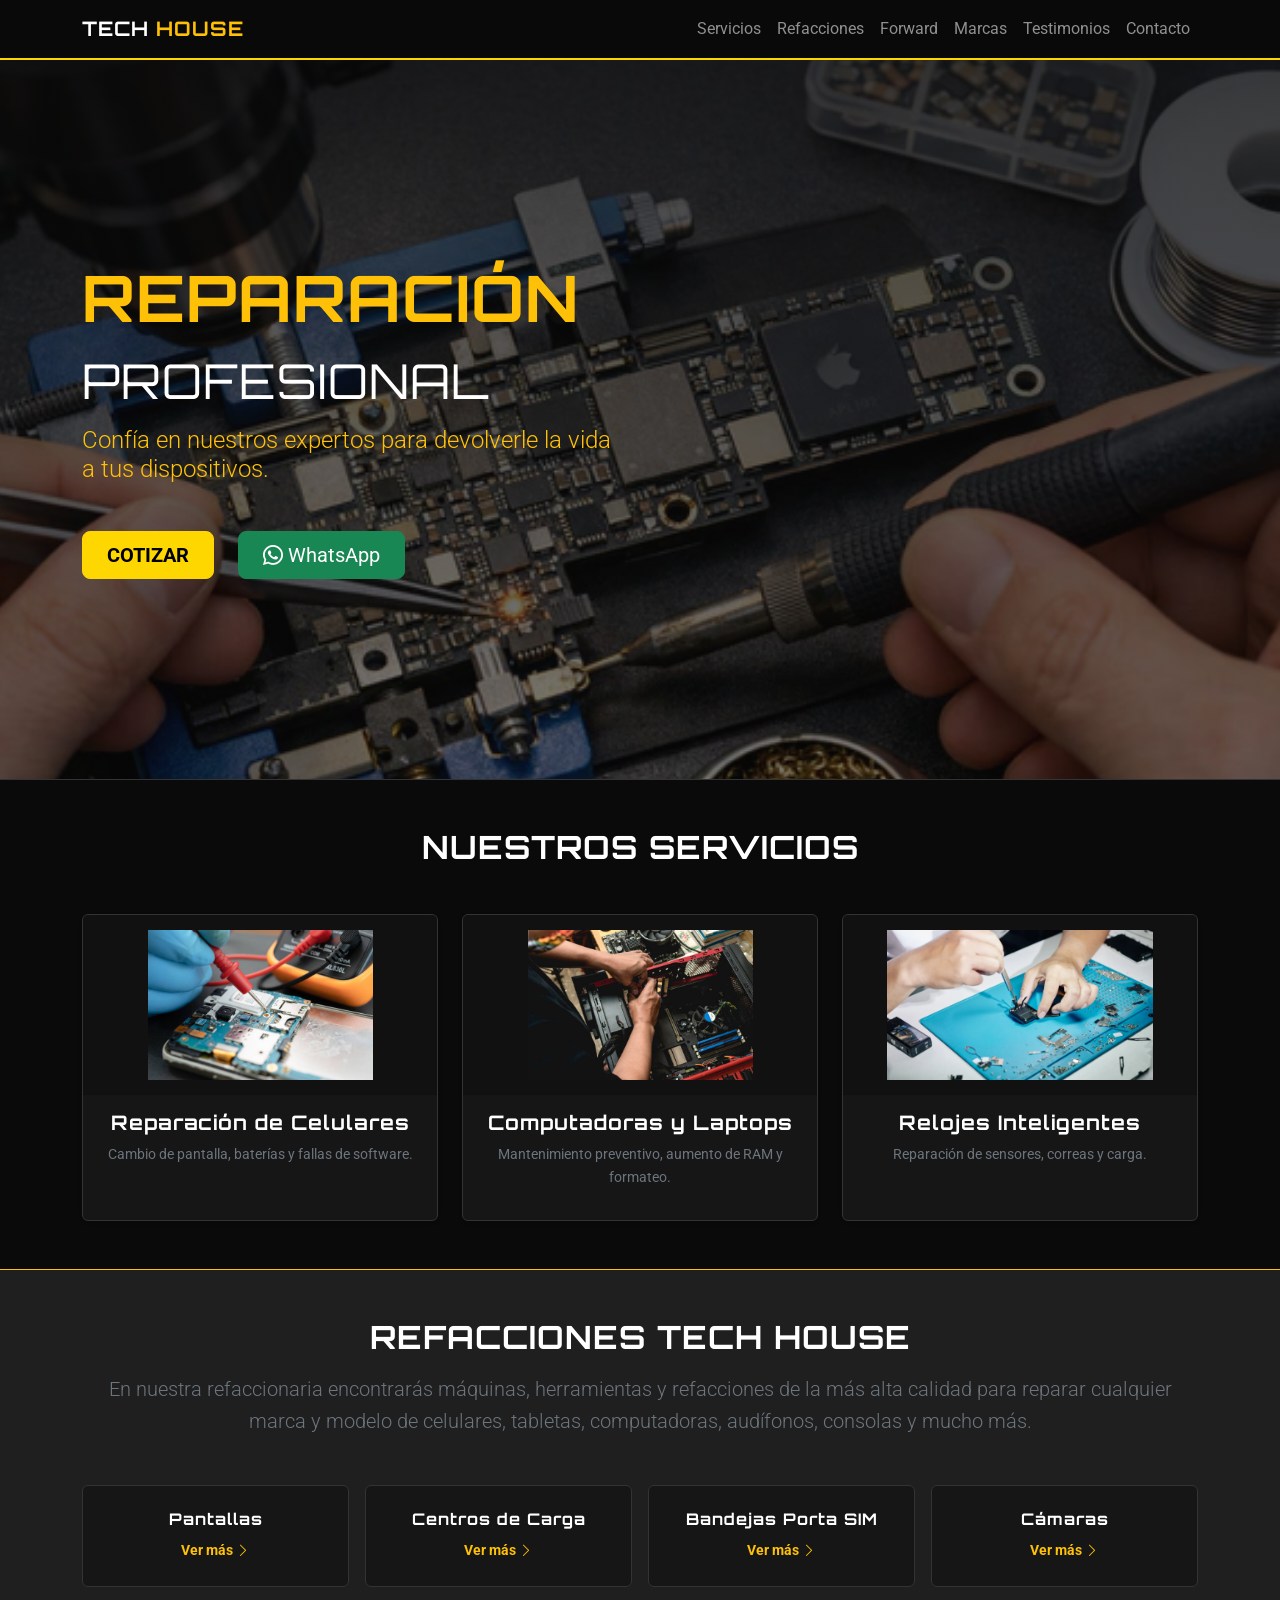
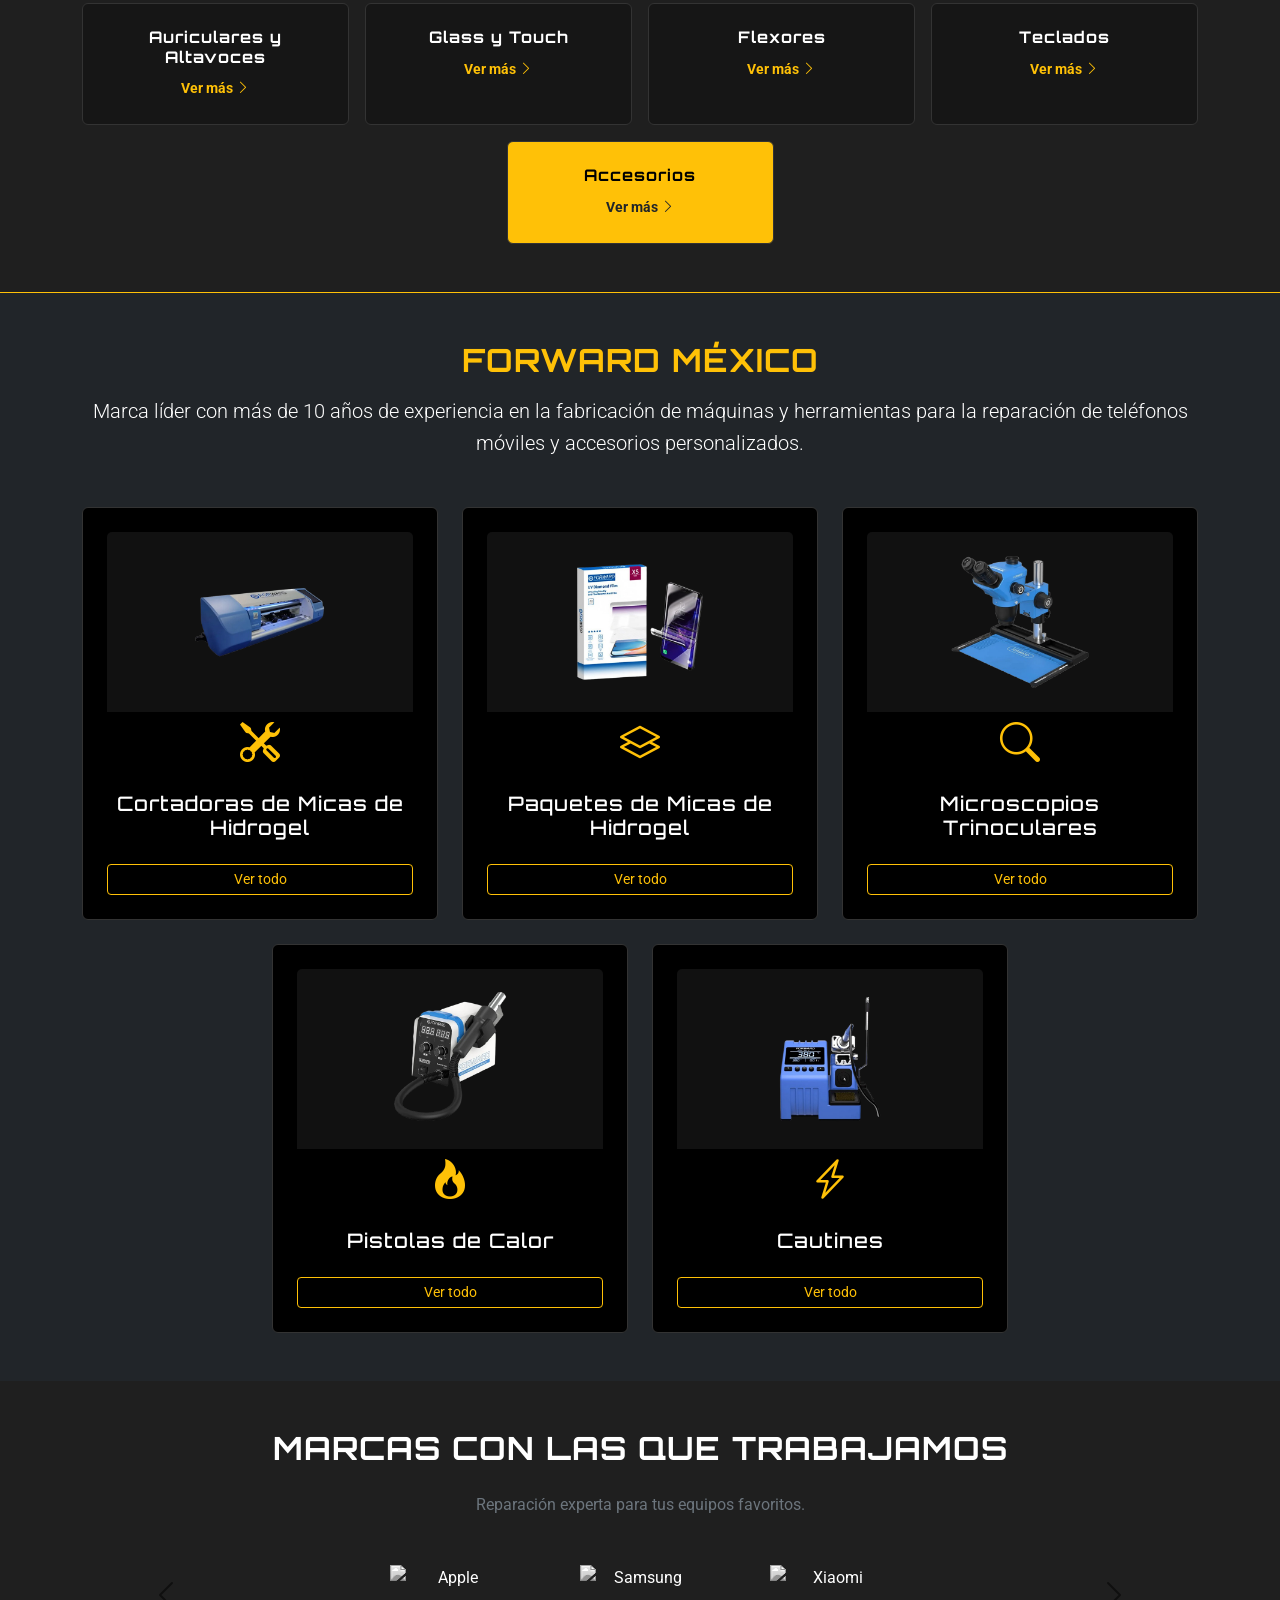
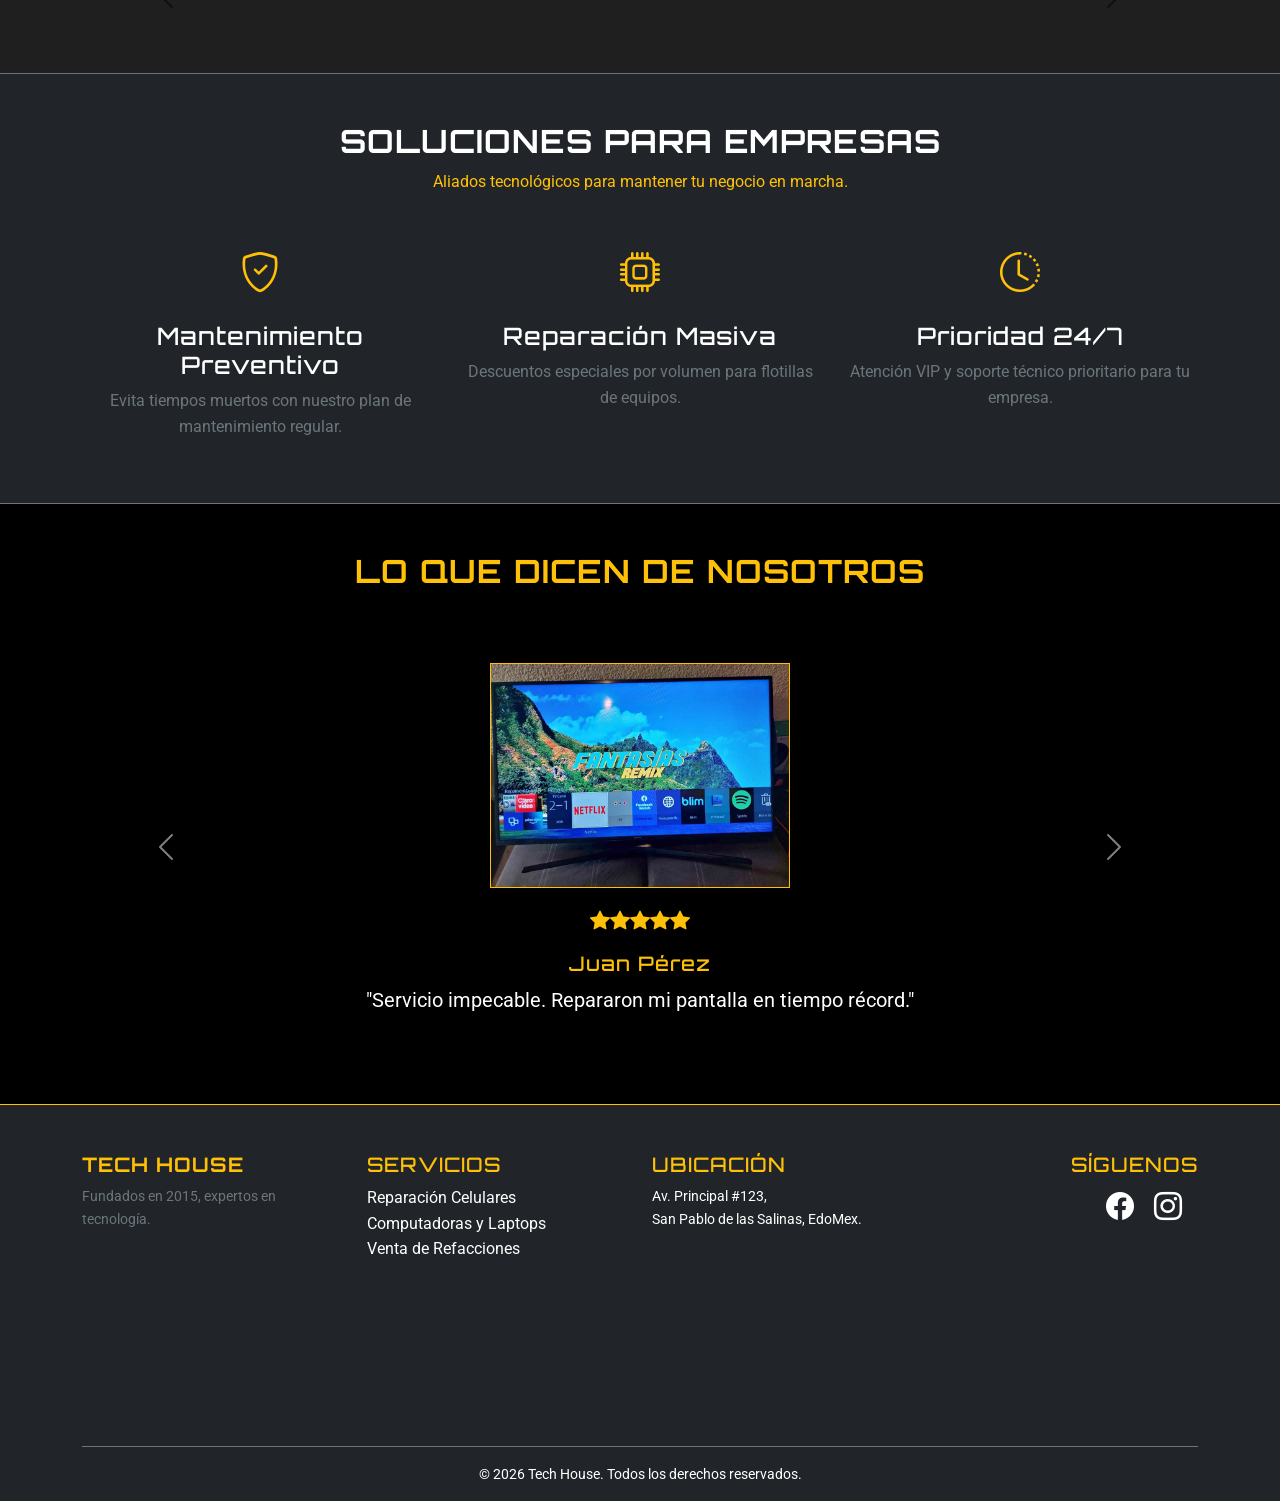
==== index.html @ c469d0b5 "Add files via upload" ====
<!DOCTYPE html>
<html lang="es">
<head>
    <meta charset="UTF-8">
    <meta name="viewport" content="width=device-width, initial-scale=1.0">
    <title>Tech House | Reparación Profesional</title>
    <link href="https://cdn.jsdelivr.net/npm/bootstrap@5.3.0/dist/css/bootstrap.min.css" rel="stylesheet">
    <link rel="stylesheet" href="https://cdn.jsdelivr.net/npm/bootstrap-icons@1.10.0/font/bootstrap-icons.css">
    <link rel="stylesheet" href="css/index.css">
    <style>
        /* Estilos solo para los nuevos elementos */
        .star-rating { color: #ffc107; }
        .map-container { border: 0; width: 100%; height: 150px; border-radius: 8px; margin-top: 10px; }
        .marca-logo { max-width: 120px; filter: grayscale(100%); transition: filter 0.3s; }
        .marca-logo:hover { filter: grayscale(0%); }
        /* Efecto hover para las tarjetas nuevas */
        .hover-card:hover { transform: translateY(-5px); transition: transform 0.3s ease; box-shadow: 0 .5rem 1rem rgba(0,0,0,.15)!important; }
    </style>
</head>
<body>

    <nav class="navbar navbar-expand-lg navbar-dark bg-dark sticky-top border-bottom border-warning">
        <div class="container">
            <a class="navbar-brand fw-bold" href="#">TECH <span class="text-warning">HOUSE</span></a>
            <button class="navbar-toggler" type="button" data-bs-toggle="collapse" data-bs-target="#navbarNav">
                <span class="navbar-toggler-icon"></span>
            </button>
            <div class="collapse navbar-collapse" id="navbarNav">
                <ul class="navbar-nav ms-auto">
                    <li class="nav-item"><a class="nav-link" href="#servicios">Servicios</a></li>
                    <li class="nav-item"><a class="nav-link" href="#refacciones">Refacciones</a></li>
                    <li class="nav-item"><a class="nav-link" href="#forward">Forward</a></li>
                    <li class="nav-item"><a class="nav-link" href="#marcas">Marcas</a></li>
                    <li class="nav-item"><a class="nav-link" href="#testimonios">Testimonios</a></li>
                    <li class="nav-item"><a class="nav-link" href="#contacto">Contacto</a></li>
                </ul>
            </div>
        </div>
    </nav>

  <header class="py-5 text-warning header-hero"> 
    <div class="container">
        <div class="row align-items-center text-center text-lg-start">
            <div class="col-lg-6 mb-5 mb-lg-0">
                <h1 class="display-3 fw-bold mb-3 text-warning">REPARACIÓN</h1>
                <h2 class="display-5 fw-normal mb-3 text-white">PROFESIONAL</h2>
                <p class="h4 fw-light mb-4 text-warning"> Confía en nuestros expertos para devolverle la vida a tus dispositivos.</p>
                <div class="row mt-5 justify-content-center justify-content-lg-start">
                    <div class="col-auto">
                        <a href="#contacto" class="btn btn-warning btn-lg px-4 fs-5 w-100 fw-bold">Cotizar</a>
                    </div>
                    <div class="col-auto">
                        <a href="#" class="btn btn-success btn-lg px-4 fs-5 w-100"><i class="bi bi-whatsapp"></i> WhatsApp</a>
                    </div>
                </div>
            </div>
        </div>
    </div>
</header>

    <section id="servicios" class="container py-5">
        <h2 class="text-center mb-5 fw-bold">NUESTROS SERVICIOS</h2>
        <div class="row g-4">
            <div class="col-md-4">
                <div class="card h-100 hover-card border-0 shadow-sm">
                    <img src="img/reparacion.jpg" class="card-img-top" alt="Reparación Celulares">
                    <div class="card-body text-center">
                        <h5 class="fw-bold">Reparación de Celulares</h5>
                        <p class="small text-secondary">Cambio de pantalla, baterías y fallas de software.</p>
                    </div>
                </div>
            </div>
            <div class="col-md-4">
                <div class="card h-100 hover-card border-0 shadow-sm">
                    <img src="img/reparacion2.jpg" class="card-img-top" alt="Reparación Laptops">
                    <div class="card-body text-center">
                        <h5 class="fw-bold">Computadoras y Laptops</h5>
                        <p class="small text-secondary">Mantenimiento preventivo, aumento de RAM y formateo.</p>
                    </div>
                </div>
            </div>
            <div class="col-md-4">
                <div class="card h-100 hover-card border-0 shadow-sm">
                    <img src="img/reparacion3.webp" height="280px" class="card-img-top" alt="Smartwatches">
                    <div class="card-body text-center">
                        <h5 class="fw-bold">Relojes Inteligentes</h5>
                        <p class="small text-secondary">Reparación de sensores, correas y carga.</p>
                    </div>
                </div>
            </div>
        </div>
    </section>

    <section id="refacciones" class="py-5 bg-light border-top border-bottom border-warning">
        <div class="container">
            <div class="text-center mb-5">
                <h2 class="fw-bold">REFACCIONES TECH HOUSE</h2>
                <p class="lead text-secondary mt-3">En nuestra refaccionaria encontrarás máquinas, herramientas y refacciones de la más alta calidad para reparar cualquier marca y modelo de celulares, tabletas, computadoras, audífonos, consolas y mucho más.</p>
            </div>

            <div class="row g-3 text-center justify-content-center">
                <div class="col-6 col-md-4 col-lg-3">
                    <div class="card h-100 hover-card border-warning">
                        <div class="card-body py-4">
                            <h6 class="card-title fw-bold">Pantallas</h6>
                            <a href="#" class="text-warning text-decoration-none small fw-bold">Ver más <i class="bi bi-chevron-right"></i></a>
                        </div>
                    </div>
                </div>
               
                
                <div class="col-6 col-md-4 col-lg-3">
                    <div class="card h-100 hover-card border-warning">
                        <div class="card-body py-4">
                            <h6 class="card-title fw-bold">Centros de Carga</h6>
                            <a href="#" class="text-warning text-decoration-none small fw-bold">Ver más <i class="bi bi-chevron-right"></i></a>
                        </div>
                    </div>
                </div>
             
                <div class="col-6 col-md-4 col-lg-3">
                    <div class="card h-100 hover-card border-warning">
                        <div class="card-body py-4">
                            <h6 class="card-title fw-bold">Bandejas Porta SIM</h6>
                            <a href="#" class="text-warning text-decoration-none small fw-bold">Ver más <i class="bi bi-chevron-right"></i></a>
                        </div>
                    </div>
                </div>
                <div class="col-6 col-md-4 col-lg-3">
                    <div class="card h-100 hover-card border-warning">
                        <div class="card-body py-4">
                            <h6 class="card-title fw-bold">Cámaras</h6>
                            <a href="#" class="text-warning text-decoration-none small fw-bold">Ver más <i class="bi bi-chevron-right"></i></a>
                        </div>
                    </div>
                </div>
                <div class="col-6 col-md-4 col-lg-3">
                    <div class="card h-100 hover-card border-warning">
                        <div class="card-body py-4">
                            <h6 class="card-title fw-bold">Auriculares y Altavoces</h6>
                            <a href="#" class="text-warning text-decoration-none small fw-bold">Ver más <i class="bi bi-chevron-right"></i></a>
                        </div>
                    </div>
                </div>
                <div class="col-6 col-md-4 col-lg-3">
                    <div class="card h-100 hover-card border-warning">
                        <div class="card-body py-4">
                            <h6 class="card-title fw-bold">Glass y Touch</h6>
                            <a href="#" class="text-warning text-decoration-none small fw-bold">Ver más <i class="bi bi-chevron-right"></i></a>
                        </div>
                    </div>
                </div>
                <div class="col-6 col-md-4 col-lg-3">
                    <div class="card h-100 hover-card border-warning">
                        <div class="card-body py-4">
                            <h6 class="card-title fw-bold">Flexores</h6>
                            <a href="#" class="text-warning text-decoration-none small fw-bold">Ver más <i class="bi bi-chevron-right"></i></a>
                        </div>
                    </div>
                </div>
                <div class="col-6 col-md-4 col-lg-3">
                    <div class="card h-100 hover-card border-warning">
                        <div class="card-body py-4">
                            <h6 class="card-title fw-bold">Teclados</h6>
                            <a href="#" class="text-warning text-decoration-none small fw-bold">Ver más <i class="bi bi-chevron-right"></i></a>
                        </div>
                    </div>
                </div>
              
                <div class="col-6 col-md-4 col-lg-3">
                    <div class="card h-100 hover-card border-warning text-bg-warning">
                        <div class="card-body py-4">
                            <h6 class="card-title fw-bold">Accesorios</h6>
                            <a href="#" class="text-dark text-decoration-none small fw-bold">Ver más <i class="bi bi-chevron-right"></i></a>
                        </div>
                    </div>
                </div>
            </div>
        </div>
    </section>

    <section id="forward" class="py-5 bg-dark text-white">
        <div class="container">
            <div class="text-center mb-5">
                <h2 class="text-warning fw-bold">FORWARD MÉXICO</h2>
                <p class="lead mt-3">Marca líder con más de 10 años de experiencia en la fabricación de máquinas y herramientas para la reparación de teléfonos móviles y accesorios personalizados.</p>
            </div>

            <div class="row g-4 text-center justify-content-center">
                <div class="col-md-4 col-sm-6">
                    <div class="card bg-black text-white h-100 border-secondary hover-card">
                        <div class="card-body d-flex flex-column justify-content-between p-4">
                            <img src="img/cortadora.png" class="card-img-top" alt="Cortadora de micas">
                            <i class="bi bi-tools fs-1 text-warning mb-3"></i>
                            <h5 class="card-title">Cortadoras de Micas de Hidrogel</h5>
                            <a href="#" class="btn btn-outline-warning btn-sm mt-3">Ver todo</a>
                        </div>
                    </div>
                </div>
                <div class="col-md-4 col-sm-6">
                    <div class="card bg-black text-white h-100 border-secondary hover-card">
                        <div class="card-body d-flex flex-column justify-content-between p-4">
                            <img src="img/micas.png" class="card-img-top" alt="Cortadora de micas">
                            <i class="bi bi-layers fs-1 text-warning mb-3"></i>
                            <h5 class="card-title">Paquetes de Micas de Hidrogel</h5>
                            <a href="#" class="btn btn-outline-warning btn-sm mt-3">Ver todo</a>
                        </div>
                    </div>
                </div>
                <div class="col-md-4 col-sm-6">
                    <div class="card bg-black text-white h-100 border-secondary hover-card">
                        <div class="card-body d-flex flex-column justify-content-between p-4">
                            <img src="img/microscopio.png" class="card-img-top" alt="Cortadora de micas">
                            <i class="bi bi-search fs-1 text-warning mb-3"></i>
                            <h5 class="card-title">Microscopios Trinoculares</h5>
                            <a href="#" class="btn btn-outline-warning btn-sm mt-3">Ver todo</a>
                        </div>
                    </div>
                </div>
                <div class="col-md-4 col-sm-6">
                    <div class="card bg-black text-white h-100 border-secondary hover-card">
                        <div class="card-body d-flex flex-column justify-content-between p-4">
                            <img src="img/pistola.png" class="card-img-top" alt="Cortadora de micas">
                            <i class="bi bi-fire fs-1 text-warning mb-3"></i>
                            <h5 class="card-title">Pistolas de Calor</h5>
                            <a href="#" class="btn btn-outline-warning btn-sm mt-3">Ver todo</a>
                        </div>
                    </div>
                </div>
                <div class="col-md-4 col-sm-6">
                    <div class="card bg-black text-white h-100 border-secondary hover-card">
                        <div class="card-body d-flex flex-column justify-content-between p-4">
                            <img src="img/cauitin.png" class="card-img-top" alt="Cortadora de micas">
                            <i class="bi bi-lightning-charge fs-1 text-warning mb-3"></i>
                            <h5 class="card-title">Cautines</h5>
                            <a href="#" class="btn btn-outline-warning btn-sm mt-3">Ver todo</a>
                        </div>
                    </div>
                </div>
            </div>
        </div>
    </section>

  <section id="marcas" class="py-5 bg-light">
    <div class="container">
        <h2 class="text-center mb-4 fw-bold">MARCAS CON LAS QUE TRABAJAMOS</h2>
        <p class="text-center text-secondary mb-5">Reparación experta para tus equipos favoritos.</p>
        
        <div id="carouselMarcas" class="carousel slide" data-bs-ride="carousel">
            <div class="carousel-inner">

                <div class="carousel-item active">
                    <div class="row justify-content-center align-items-center text-center">

                        <div class="col-4 col-md-2">
                            <img src="https://cdn.simpleicons.org/apple/ffffff" class="marca-logo img-fluid" alt="Apple">
                        </div>

                        <div class="col-4 col-md-2">
                            <img src="https://cdn.simpleicons.org/samsung/ffffff" class="marca-logo img-fluid" alt="Samsung">
                        </div>

                        <div class="col-4 col-md-2">
                            <img src="https://cdn.simpleicons.org/xiaomi/ffffff" class="marca-logo img-fluid" alt="Xiaomi">
                        </div>

                    </div>
                </div>

                <div class="carousel-item">
                    <div class="row justify-content-center align-items-center text-center">

                        <div class="col-4 col-md-2">
                            <img src="https://cdn.simpleicons.org/motorola/ffffff" class="marca-logo img-fluid" alt="Motorola">
                        </div>

                        <div class="col-4 col-md-2">
                            <img src="https://cdn.simpleicons.org/huawei/ffffff" class="marca-logo img-fluid" alt="Huawei">
                        </div>

                        <div class="col-4 col-md-2">
                            <img src="https://cdn.simpleicons.org/lenovo/ffffff" class="marca-logo img-fluid" alt="Lenovo">
                        </div>

                    </div>
                </div>

            </div>

            <button class="carousel-control-prev" type="button" data-bs-target="#carouselMarcas" data-bs-slide="prev" style="filter: invert(100%);">
                <span class="carousel-control-prev-icon"></span>
            </button>

            <button class="carousel-control-next" type="button" data-bs-target="#carouselMarcas" data-bs-slide="next" style="filter: invert(100%);">
                <span class="carousel-control-next-icon"></span>
            </button>

        </div>
    </div>
</section>


    <section id="empresas" class="py-5 bg-dark text-white border-top border-secondary">
        <div class="container">
            <h2 class="text-center mb-2 fw-bold">SOLUCIONES PARA EMPRESAS</h2>
            <p class="text-center mb-5 text-warning">Aliados tecnológicos para mantener tu negocio en marcha.</p>
            <div class="row g-4">
                <div class="col-md-4 text-center">
                    <i class="bi bi-shield-check fs-1 text-warning"></i>
                    <h4 class="mt-3">Mantenimiento Preventivo</h4>
                    <p class="text-secondary">Evita tiempos muertos con nuestro plan de mantenimiento regular.</p>
                </div>
                <div class="col-md-4 text-center">
                    <i class="bi bi-cpu fs-1 text-warning"></i>
                    <h4 class="mt-3">Reparación Masiva</h4>
                    <p class="text-secondary">Descuentos especiales por volumen para flotillas de equipos.</p>
                </div>
                <div class="col-md-4 text-center">
                    <i class="bi bi-clock-history fs-1 text-warning"></i>
                    <h4 class="mt-3">Prioridad 24/7</h4>
                    <p class="text-secondary">Atención VIP y soporte técnico prioritario para tu empresa.</p>
                </div>
            </div>
        </div>
    </section>

    <section id="testimonios" class="py-5 bg-black text-white border-top border-secondary">
        <div class="container">
            <h2 class="text-center mb-5 text-warning fw-bold">LO QUE DICEN DE NOSOTROS</h2>
            <div id="carouselTestimonios" class="carousel slide" data-bs-ride="carousel">
                <div class="carousel-inner">
                    <div class="carousel-item active text-center p-4">
                        <img src="img/c2.jpg" class="testimonio-img mb-3 border border-warning" alt="Cliente">
                        <div class="star-rating mb-3 fs-5">
                            <i class="bi bi-star-fill"></i><i class="bi bi-star-fill"></i><i class="bi bi-star-fill"></i><i class="bi bi-star-fill"></i><i class="bi bi-star-fill"></i>
                        </div>
                        <h5 class="text-warning">Juan Pérez</h5>
                        <p class="px-md-5 fs-5">"Servicio impecable. Repararon mi pantalla en tiempo récord."</p>
                    </div>
                    <div class="carousel-item text-center p-4">
                        <img src="img/c1.jpg" class="testimonio-img mb-3 border border-warning" alt="Cliente">
                        <div class="star-rating mb-3 fs-5">
                            <i class="bi bi-star-fill"></i><i class="bi bi-star-fill"></i><i class="bi bi-star-fill"></i><i class="bi bi-star-fill"></i><i class="bi bi-star-half"></i>
                        </div>
                        <h5 class="text-warning">Ana Gómez</h5>
                        <p class="px-md-5 fs-5">"Muy profesionales, revivieron mi laptop cuando pensé que ya no servía. ¡Recomendados!"</p>
                    </div>
                    <div class="carousel-item text-center p-4">
                        <img src="img/c3.jpg" class="testimonio-img mb-3 border border-warning" alt="Cliente">
                        <div class="star-rating mb-3 fs-5">
                            <i class="bi bi-star-fill"></i><i class="bi bi-star-fill"></i><i class="bi bi-star-fill"></i><i class="bi bi-star-fill"></i><i class="bi bi-star-fill"></i>
                        </div>
                        <h5 class="text-warning">Carlos Ruiz</h5>
                        <p class="px-md-5 fs-5">"Excelente trato al cliente y precios justos por las refacciones originales."</p>
                    </div>
                </div>
                <button class="carousel-control-prev" type="button" data-bs-target="#carouselTestimonios" data-bs-slide="prev">
                    <span class="carousel-control-prev-icon" aria-hidden="true"></span>
                    <span class="visually-hidden">Anterior</span>
                </button>
                <button class="carousel-control-next" type="button" data-bs-target="#carouselTestimonios" data-bs-slide="next">
                    <span class="carousel-control-next-icon" aria-hidden="true"></span>
                    <span class="visually-hidden">Siguiente</span>
                </button>
            </div>
        </div>
    </section>

    <footer id="contacto" class="bg-dark text-white pt-5 pb-3 border-top border-warning">
        <div class="container">
            <div class="row">
                <div class="col-md-3 mb-4">
                    <h5 class="text-warning fw-bold">TECH HOUSE</h5>
                    <p class="small text-secondary">Fundados en 2015, expertos en tecnología.</p>
                </div>
                <div class="col-md-3 mb-4">
                    <h5 class="text-warning">SERVICIOS</h5>
                    <ul class="list-unstyled">
                        <li><a href="#servicios" class="text-white text-decoration-none">Reparación Celulares</a></li>
                        <li><a href="#servicios" class="text-white text-decoration-none">Computadoras y Laptops</a></li>
                        <li><a href="#refacciones" class="text-white text-decoration-none">Venta de Refacciones</a></li>
                    </ul>
                </div>
                <div class="col-md-3 mb-4">
                    <h5 class="text-warning">UBICACIÓN</h5>
                    <p class="small mb-0">Av. Principal #123, <br>San Pablo de las Salinas, EdoMex.</p>
                    <iframe src="https://www.google.com/maps/embed?pb=!1m18!1m12!1m3!1d3757.871037599723!2d-99.0987514!3d19.6644211!2m3!1f0!2f0!3f0!3m2!1i1024!2i768!4f13.1!3m3!1m2!1s0x85d1f43a3f5b741b%3A0x6b447432b49df3b!2sSan%20Pablo%20de%20las%20Salinas%2C%20M%C3%A9x.!5e0!3m2!1ses!2smx!4v1710000000000!5m2!1ses!2smx" class="map-container" allowfullscreen="" loading="lazy" referrerpolicy="no-referrer-when-downgrade"></iframe>
                </div>
                <div class="col-md-3 mb-4 text-md-end">
                    <h5 class="text-warning">SÍGUENOS</h5>
                    <a href="#" class="text-white me-3"><i class="bi bi-facebook fs-3"></i></a>
                    <a href="#" class="text-white me-3"><i class="bi bi-instagram fs-3"></i></a>
                </div>
            </div>
            <div class="text-center small mt-4 border-top border-secondary pt-3">© 2026 Tech House. Todos los derechos reservados.</div>
        </div>
    </footer>

    <script src="https://cdn.jsdelivr.net/npm/bootstrap@5.3.0/dist/js/bootstrap.bundle.min.js"></script>
</body>
</html>
---- css/index.css ----
/* --- Importar tipografía técnica --- */
@import url('https://fonts.googleapis.com/css2?family=Orbitron:wght@400;700&family=Roboto:wght@300;400;700&display=swap');

:root {
    --primary-yellow: #FFD700;
    --primary-glow: rgba(255, 215, 0, 0.4);
    --bg-black: #0a0a0a;
    --bg-dark: #161616;
    --bg-light-dark: #1f1f1f; /* Nuevo: para reemplazar el blanco intenso */
    --text-white: #ffffff;
    --text-grey: #b3b3b3;
    --transition: all 0.4s cubic-bezier(0.165, 0.84, 0.44, 1);
}

/* --- Comportamiento General --- */
html {
    scroll-behavior: smooth; /* Desplazamiento suave al hacer clic en el menú */
}

body {
    background-color: var(--bg-black);
    color: var(--text-white);
    font-family: 'Roboto', sans-serif;
    line-height: 1.6;
    overflow-x: hidden; /* Evita scroll horizontal accidental */
}

/* --- Scrollbar Personalizado (Estilo Cyberpunk/Tech) --- */
::-webkit-scrollbar {
    width: 10px;
}
::-webkit-scrollbar-track {
    background: var(--bg-black);
}
::-webkit-scrollbar-thumb {
    background: #333;
    border-radius: 5px;
}
::-webkit-scrollbar-thumb:hover {
    background: var(--primary-yellow);
}

/* Aplicar la fuente técnica a títulos */
h1, h2, h3, h4, h5, h6, .navbar-brand {
    font-family: 'Orbitron', sans-serif;
    letter-spacing: 1px;
}

/* --- Adaptación de fondos Bootstrap al Tema Oscuro --- */
/* Convertimos el bg-light de Bootstrap en un gris oscuro para no cegar al usuario */
.bg-light {
    background-color: var(--bg-light-dark) !important;
    color: var(--text-white) !important;
}

/* --- Navbar Mejorada --- */
.navbar {
    background-color: rgba(10, 10, 10, 0.95) !important; /* Ligeramente transparente */
    backdrop-filter: blur(10px); /* Efecto cristal */
    border-bottom: 2px solid var(--primary-yellow) !important;
    transition: var(--transition);
}

.nav-link {
    transition: var(--transition);
}

.nav-link:hover {
    color: var(--primary-yellow) !important;
    text-shadow: 0 0 8px var(--primary-glow);
    transform: translateY(-2px);
}

/* --- Botones con Efecto Glow --- */
.btn-warning {
    background-color: var(--primary-yellow);
    border: 1px solid var(--primary-yellow);
    color: black !important;
    font-weight: bold;
    text-transform: uppercase;
    transition: var(--transition);
}

.btn-warning:hover {
    background-color: transparent;
    color: var(--primary-yellow) !important;
    transform: translateY(-3px);
    box-shadow: 0 0 20px var(--primary-glow);
}

/* Botones Outline (Usados en Forward México) */
.btn-outline-warning:hover {
    box-shadow: 0 0 15px var(--primary-glow);
    transform: translateY(-2px);
}

/* --- Tarjetas con más profundidad --- */
.card {
    background-color: var(--bg-dark);
    border: 1px solid #333 !important;
    color: var(--text-white);
    transition: var(--transition);
    overflow: hidden; /* Mantiene las imágenes dentro de los bordes redondeados */
}

.card:hover {
    border-color: var(--primary-yellow) !important;
    transform: translateY(-8px);
    box-shadow: 0 10px 25px rgba(0,0,0,0.5), 0 0 15px var(--primary-glow);
}

/* Para que los enlaces dentro de las tarjetas no se rompan visualmente */
.card a {
    transition: var(--transition);
}
.card:hover a.text-warning {
    text-shadow: 0 0 8px var(--primary-glow);
}

/* --- Ajuste de Formularios --- */
.form-control:focus {
    border-color: var(--primary-yellow);
    box-shadow: 0 0 0 0.2rem var(--primary-glow);
    background-color: var(--bg-dark);
    color: var(--text-white);
}

/* --- Footer --- */
footer {
    border-top: 2px solid #222;
}

footer a {
    color: var(--text-grey) !important;
    text-decoration: none;
    transition: var(--transition);
}

footer a:hover {
    color: var(--primary-yellow) !important;
    text-shadow: 0 0 5px var(--primary-glow);
    padding-left: 5px; /* Pequeño salto a la derecha al pasar el mouse */
}

/* --- Header Hero --- */
.header-hero {
    /* IMPORTANTE: Cambia esta URL por un enlace directo (.jpg o .png) o una ruta local (ej. '../img/hero.jpg') */
    background: linear-gradient(rgba(10, 10, 10, 0.8), rgba(10, 10, 10, 0.5)), 
                url('../img/fondo.webp'); 
    
    background-size: cover;
    background-position: center;
    background-repeat: no-repeat;
    background-attachment: fixed; /* Efecto Parallax */
    min-height: 80vh; 
    display: flex;
    align-items: center;
    border-bottom: 1px solid #333;
}

.card-img-top{
    width: 100%;
    height: 180px;
    object-fit: contain;
    padding: 15px;
    background: #111;
}

.marca-logo{
    width:120px;
    height:60px;
    object-fit:contain;
    margin:auto;
    display:block;
}
.testimonio-img{
    width: 300px;;
    height:auto;
    object-fit:cover;
}
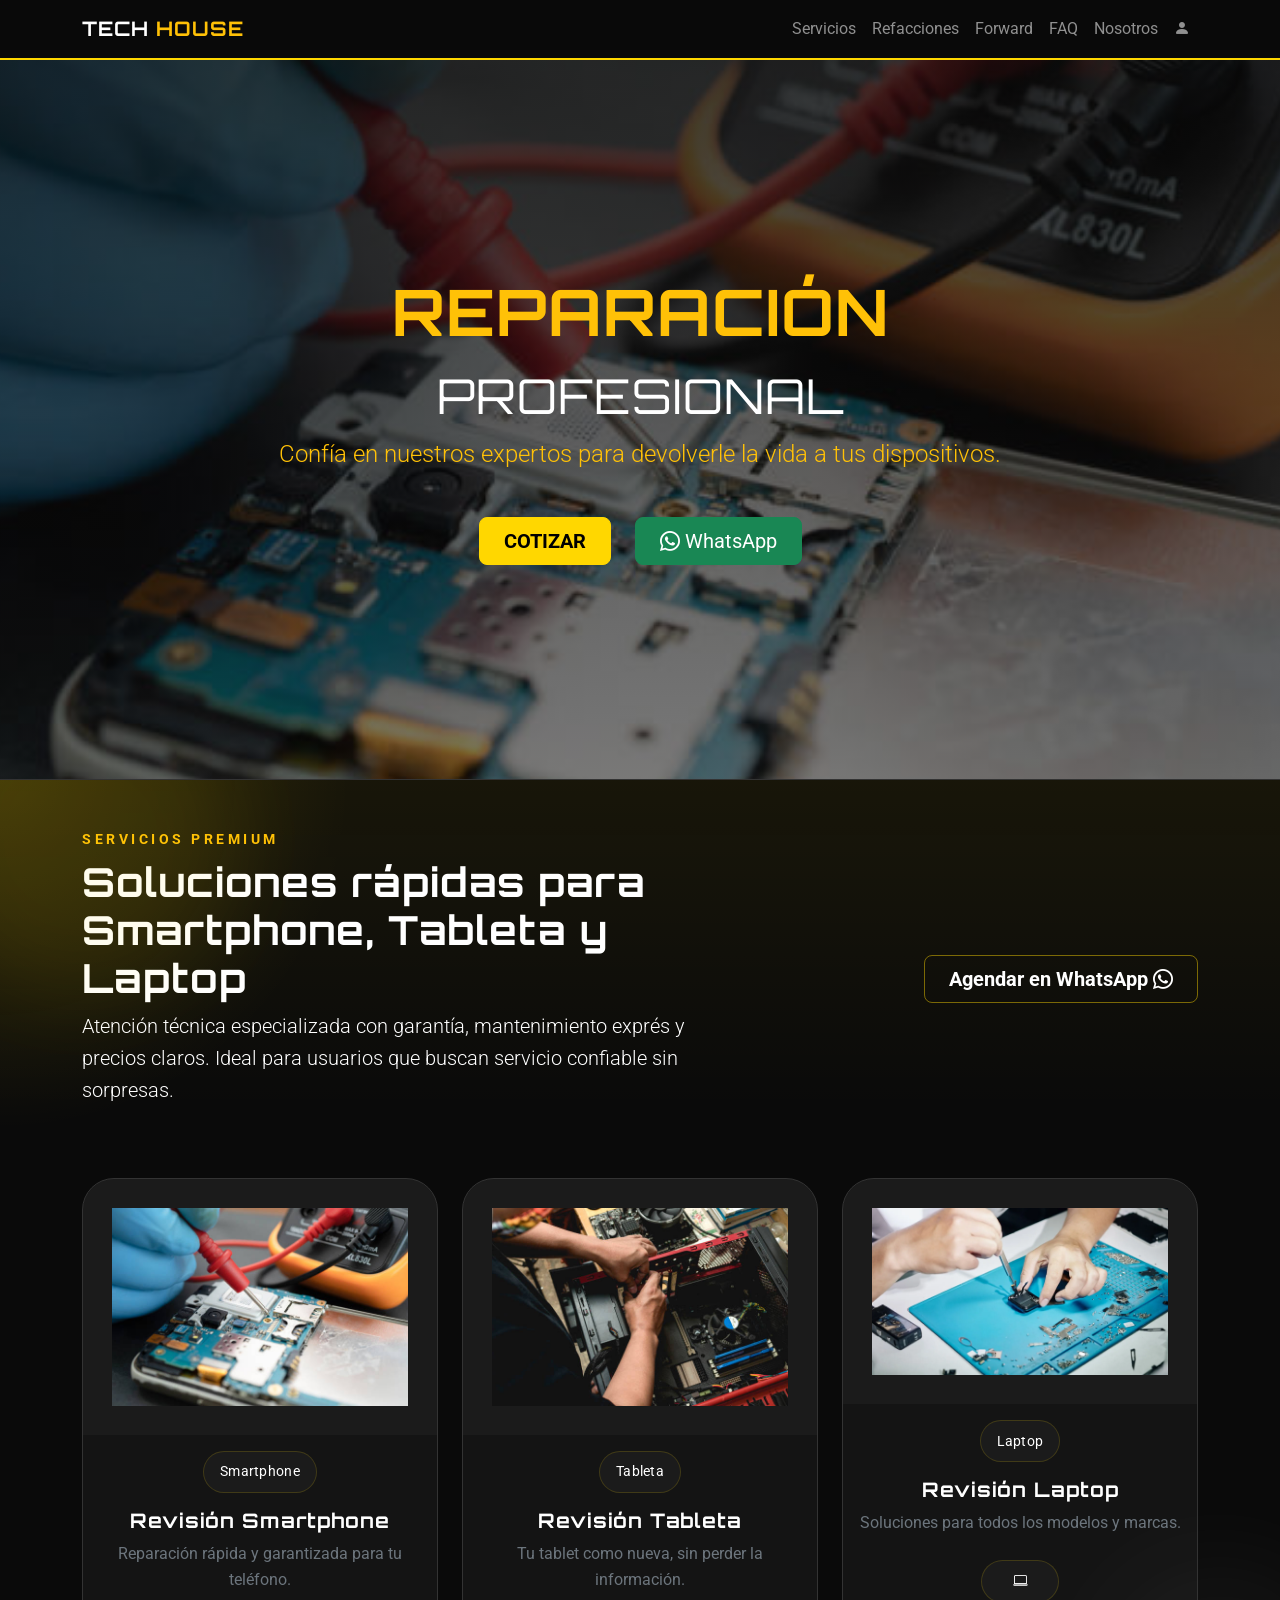
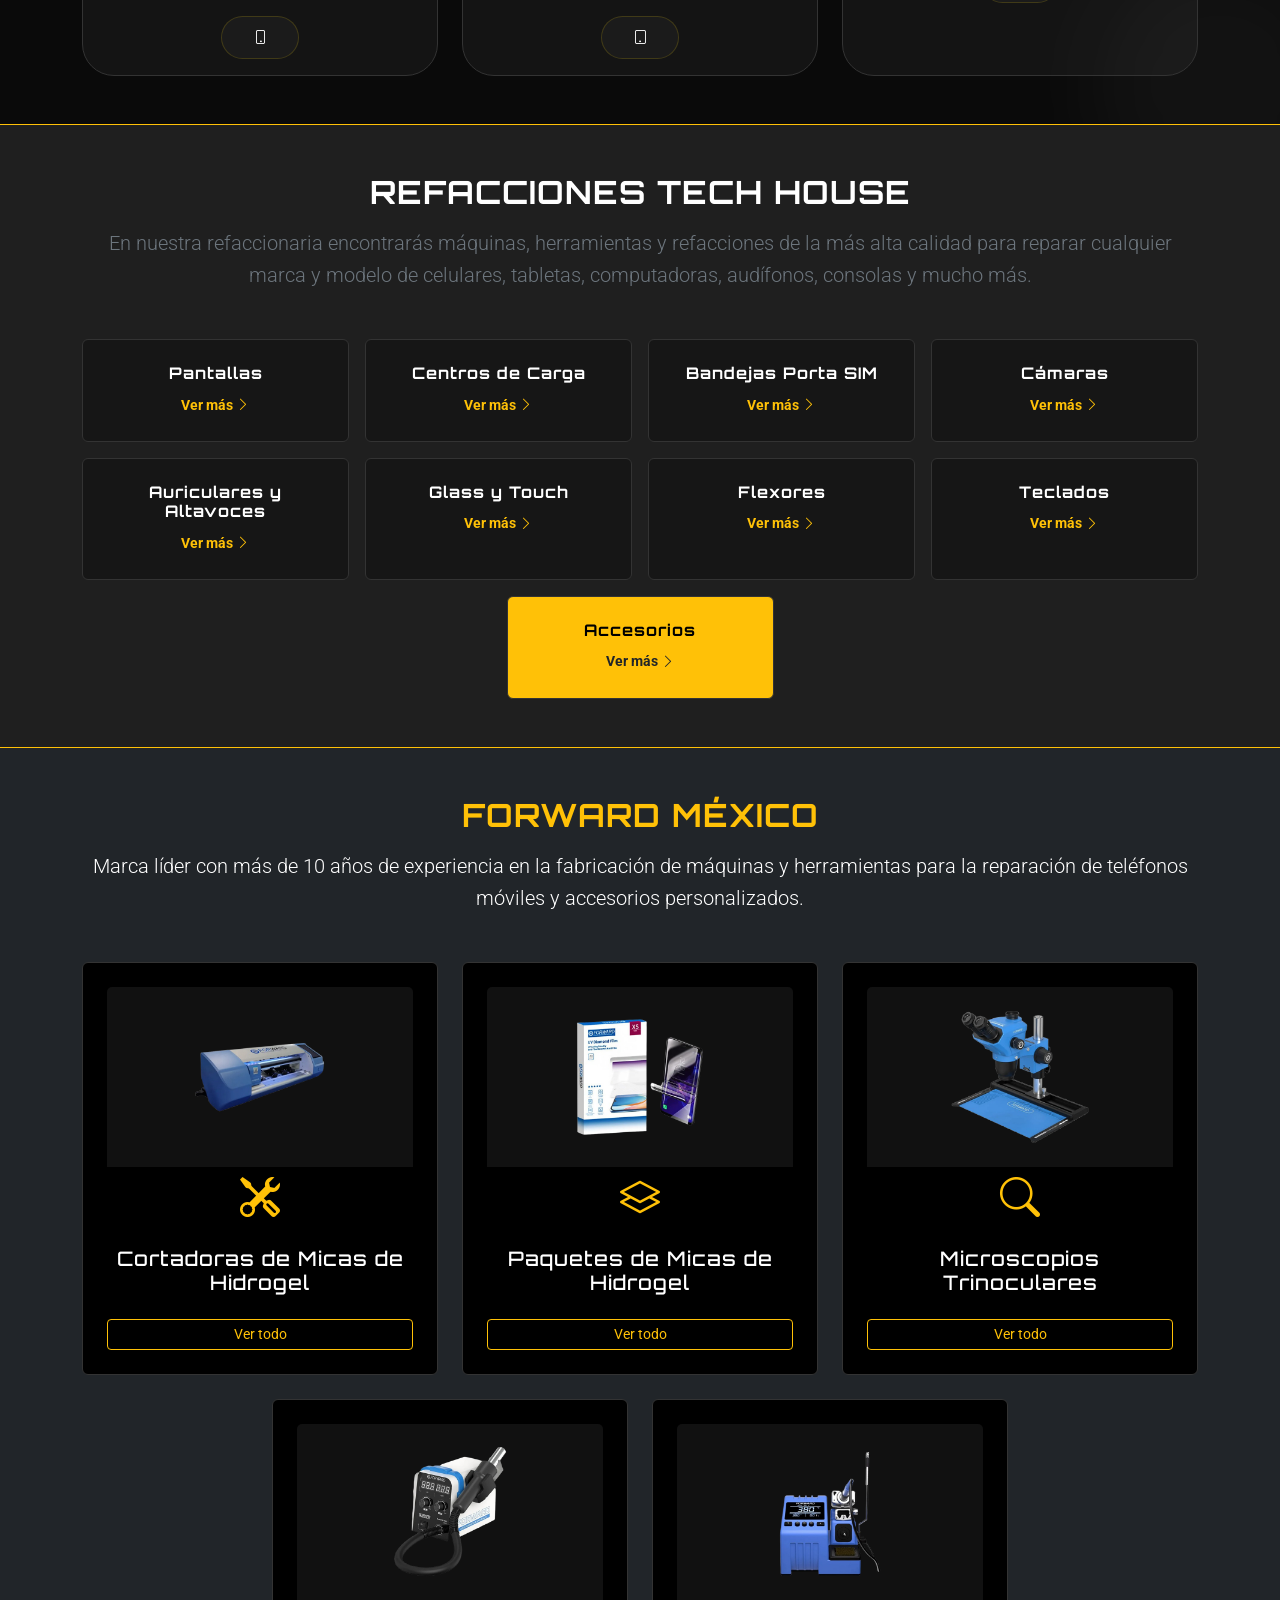
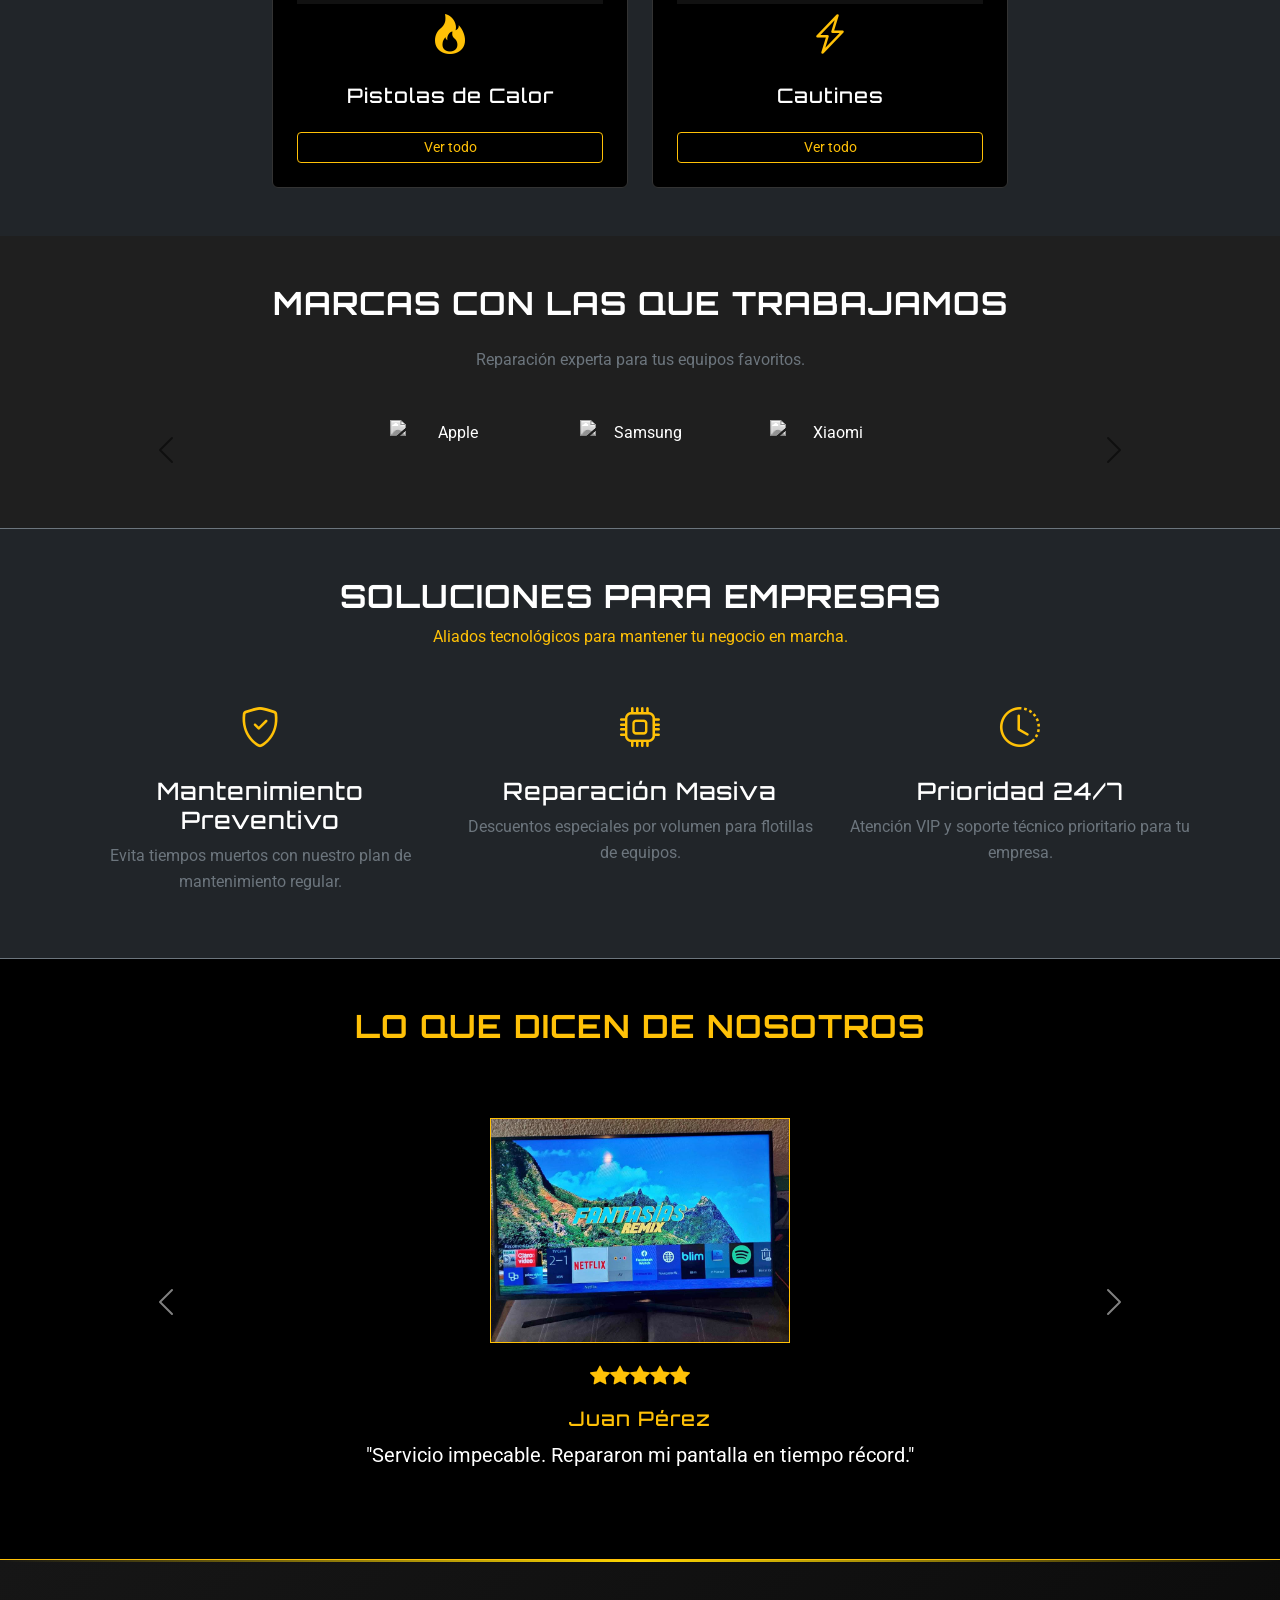
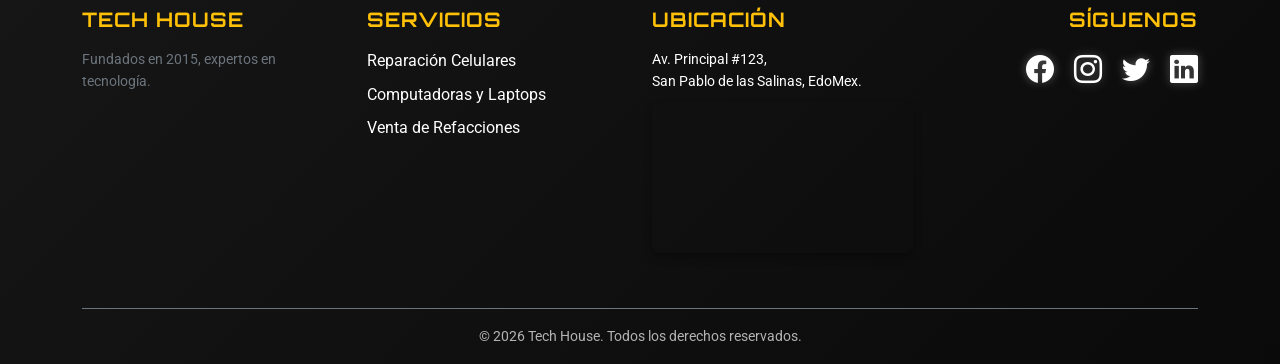
==== commit 18dae12e: "Se realizo el desarrollo de los demas landig pages" ====
--- a/index.html
+++ b/index.html
@@ -27,12 +27,12 @@
             </button>
             <div class="collapse navbar-collapse" id="navbarNav">
                 <ul class="navbar-nav ms-auto">
-                    <li class="nav-item"><a class="nav-link" href="#servicios">Servicios</a></li>
+                    <li class="nav-item"><a class="nav-link" href="html/services.html">Servicios</a></li>
                     <li class="nav-item"><a class="nav-link" href="#refacciones">Refacciones</a></li>
                     <li class="nav-item"><a class="nav-link" href="#forward">Forward</a></li>
-                    <li class="nav-item"><a class="nav-link" href="#marcas">Marcas</a></li>
-                    <li class="nav-item"><a class="nav-link" href="#testimonios">Testimonios</a></li>
-                    <li class="nav-item"><a class="nav-link" href="#contacto">Contacto</a></li>
+                    <li class="nav-item"><a class="nav-link" href="html/faq.html">FAQ</a></li>
+                    <li class="nav-item"><a class="nav-link" href="html/nosotros.html">Nosotros</a></li>
+                    <li class="nav-item"><a class="nav-link" href="html/login.html"><i class="bi bi-person-fill"></i></a></li>
                 </ul>
             </div>
         </div>
@@ -40,12 +40,12 @@
 
   <header class="py-5 text-warning header-hero"> 
     <div class="container">
-        <div class="row align-items-center text-center text-lg-start">
-            <div class="col-lg-6 mb-5 mb-lg-0">
-                <h1 class="display-3 fw-bold mb-3 text-warning">REPARACIÓN</h1>
-                <h2 class="display-5 fw-normal mb-3 text-white">PROFESIONAL</h2>
-                <p class="h4 fw-light mb-4 text-warning"> Confía en nuestros expertos para devolverle la vida a tus dispositivos.</p>
-                <div class="row mt-5 justify-content-center justify-content-lg-start">
+        <div class="row align-items-center text-center">
+            <div class="col-12">
+                <h1 class="display-3 fw-bold mb-3 text-warning animate-slide-in">REPARACIÓN</h1>
+                <h2 class="display-5 fw-normal mb-3 text-white animate-slide-in-delay">PROFESIONAL</h2>
+                <p class="h4 fw-light mb-4 text-warning animate-slide-in-delay-2"> Confía en nuestros expertos para devolverle la vida a tus dispositivos.</p>
+                <div class="row mt-5 justify-content-center">
                     <div class="col-auto">
                         <a href="#contacto" class="btn btn-warning btn-lg px-4 fs-5 w-100 fw-bold">Cotizar</a>
                     </div>
@@ -58,33 +58,66 @@
     </div>
 </header>
 
-    <section id="servicios" class="container py-5">
-        <h2 class="text-center mb-5 fw-bold">NUESTROS SERVICIOS</h2>
-        <div class="row g-4">
-            <div class="col-md-4">
-                <div class="card h-100 hover-card border-0 shadow-sm">
-                    <img src="img/reparacion.jpg" class="card-img-top" alt="Reparación Celulares">
-                    <div class="card-body text-center">
-                        <h5 class="fw-bold">Reparación de Celulares</h5>
-                        <p class="small text-secondary">Cambio de pantalla, baterías y fallas de software.</p>
-                    </div>
-                </div>
-            </div>
-            <div class="col-md-4">
-                <div class="card h-100 hover-card border-0 shadow-sm">
-                    <img src="img/reparacion2.jpg" class="card-img-top" alt="Reparación Laptops">
-                    <div class="card-body text-center">
-                        <h5 class="fw-bold">Computadoras y Laptops</h5>
-                        <p class="small text-secondary">Mantenimiento preventivo, aumento de RAM y formateo.</p>
-                    </div>
-                </div>
-            </div>
-            <div class="col-md-4">
-                <div class="card h-100 hover-card border-0 shadow-sm">
-                    <img src="img/reparacion3.webp" height="280px" class="card-img-top" alt="Smartwatches">
-                    <div class="card-body text-center">
-                        <h5 class="fw-bold">Relojes Inteligentes</h5>
-                        <p class="small text-secondary">Reparación de sensores, correas y carga.</p>
+    <section id="servicios" class="py-5 position-relative overflow-hidden">
+        <div class="services-deco services-deco-1"></div>
+        <div class="services-deco services-deco-2"></div>
+        <div class="container">
+            <div class="row align-items-center mb-5">
+                <div class="col-lg-7">
+                    <p class="text-warning text-uppercase fw-bold mb-2 small letter-spacing">Servicios Premium</p>
+                    <h2 class="display-6 fw-bold text-white">Soluciones rápidas para Smartphone, Tableta y Laptop</h2>
+                    <p class="text-grey lead mb-4">Atención técnica especializada con garantía, mantenimiento exprés y precios claros. Ideal para usuarios que buscan servicio confiable sin sorpresas.</p>
+                </div>
+                <div class="col-lg-5 text-lg-end">
+                    <a href="#contacto" class="btn btn-outline-warning btn-lg px-4 fw-bold">Agendar en WhatsApp <i class="bi bi-whatsapp"></i></a>
+                </div>
+            </div>
+
+            <div class="row g-4">
+                <div class="col-md-6 col-xl-4">
+                    <div class="card service-card h-100">
+                        <div class="service-card-image">
+                            <img src="img/reparacion.jpg" alt="Revisión Smartphone" class="img-fluid">
+                        </div>
+                        <div class="card-body text-center">
+                            <span class="service-chip mb-3">Smartphone</span>
+                            <h3 class="h5 fw-bold mb-2">Revisión Smartphone</h3>
+                            <p class="text-secondary mb-4">Reparación rápida y garantizada para tu teléfono.</p>
+                            <div class="d-flex justify-content-center gap-3 flex-wrap">
+                                <span class="service-meta"><i class="bi bi-phone"></i></span>
+                            </div>
+                        </div>
+                    </div>
+                </div>
+                <div class="col-md-6 col-xl-4">
+                    <div class="card service-card h-100">
+                        <div class="service-card-image">
+                            <img src="img/reparacion2.jpg" alt="Revisión Tableta" class="img-fluid">
+                        </div>
+                        <div class="card-body text-center">
+                            <span class="service-chip mb-3">Tableta</span>
+                            <h3 class="h5 fw-bold mb-2">Revisión Tableta</h3>
+                            <p class="text-secondary mb-4">Tu tablet como nueva, sin perder la información.</p>
+                            <div class="d-flex justify-content-center gap-3 flex-wrap">
+                                <span class="service-meta"><i class="bi bi-tablet"></i></span>
+                            </div>
+                        </div>
+                    </div>
+                </div>
+                <div class="col-md-6 col-xl-4">
+                    <div class="card service-card h-100">
+                        <div class="service-card-image">
+                            <img src="img/reparacion3.webp" alt="Revisión Laptop" class="img-fluid">
+                        </div>
+                        <div class="card-body text-center">
+                            <span class="service-chip mb-3">Laptop</span>
+                            <h3 class="h5 fw-bold mb-2">Revisión Laptop</h3>
+                            <p class="text-secondary mb-4">Soluciones para todos los modelos y marcas.</p>
+                            <div class="d-flex justify-content-center gap-3 flex-wrap">
+                             <span class="service-meta"><i class="bi bi-laptop"></i></span>
+
+                            </div>
+                        </div>
                     </div>
                 </div>
             </div>
@@ -390,6 +423,9 @@
                     <h5 class="text-warning">SÍGUENOS</h5>
                     <a href="#" class="text-white me-3"><i class="bi bi-facebook fs-3"></i></a>
                     <a href="#" class="text-white me-3"><i class="bi bi-instagram fs-3"></i></a>
+                    <a href="#" class="text-white me-3"><i class="bi bi-twitter fs-3"></i></a>
+                    <a href="#" class="text-white"><i class="bi bi-linkedin fs-3"></i></a>
+
                 </div>
             </div>
             <div class="text-center small mt-4 border-top border-secondary pt-3">© 2026 Tech House. Todos los derechos reservados.</div>
--- a/css/index.css
+++ b/css/index.css
@@ -109,6 +109,100 @@
     box-shadow: 0 10px 25px rgba(0,0,0,0.5), 0 0 15px var(--primary-glow);
 }
 
+/* --- Sección Servicios --- */
+#servicios {
+    background: linear-gradient(180deg, rgba(255,215,0,0.06), transparent 35%),
+                radial-gradient(circle at top left, rgba(255,215,0,0.15), transparent 22%),
+                var(--bg-black);
+    position: relative;
+    z-index: 1;
+}
+
+.services-deco {
+    position: absolute;
+    border-radius: 50%;
+    filter: blur(40px);
+    opacity: 0.45;
+    pointer-events: none;
+}
+
+.services-deco-1 {
+    width: 320px;
+    height: 320px;
+    background: rgba(255,215,0,0.16);
+    top: -100px;
+    left: -80px;
+}
+
+.services-deco-2 {
+    width: 260px;
+    height: 260px;
+    background: rgba(255,255,255,0.08);
+    bottom: -90px;
+    right: -70px;
+}
+
+#servicios .small {
+    letter-spacing: 0.25em;
+}
+
+.service-card {
+    background: rgba(255,255,255,0.04);
+    border: 1px solid rgba(255,215,0,0.15);
+    border-radius: 2rem;
+    overflow: hidden;
+    transition: transform 0.35s ease, box-shadow 0.35s ease, border-color 0.35s ease;
+}
+
+.service-card:hover {
+    transform: translateY(-12px);
+    border-color: rgba(255,215,0,0.45);
+    box-shadow: 0 24px 60px rgba(0,0,0,0.35), 0 0 25px rgba(255,215,0,0.15);
+}
+
+.service-card-image {
+    padding: 1.8rem;
+    background: rgba(255,255,255,0.03);
+    display: flex;
+    justify-content: center;
+    align-items: center;
+}
+
+.service-card-image img {
+    max-height: 240px;
+    width: auto;
+    height: auto;
+    object-fit: contain;
+}
+
+.service-chip,
+.service-meta {
+    display: inline-flex;
+    align-items: center;
+    justify-content: center;
+    padding: 0.55rem 1rem;
+    border-radius: 999px;
+    border: 1px solid rgba(255,215,0,0.16);
+    color: var(--text-white);
+    background: rgba(255,255,255,0.03);
+    font-size: 0.9rem;
+    letter-spacing: 0.02em;
+}
+
+.service-meta {
+    min-width: 78px;
+}
+
+#servicios .btn-outline-warning {
+    color: var(--text-white);
+    border-color: rgba(255,215,0,0.45);
+}
+
+#servicios .btn-outline-warning:hover {
+    background-color: rgba(255,215,0,0.12);
+    color: var(--primary-yellow) !important;
+}
+
 /* Para que los enlaces dentro de las tarjetas no se rompan visualmente */
 .card a {
     transition: var(--transition);
@@ -128,6 +222,56 @@
 /* --- Footer --- */
 footer {
     border-top: 2px solid #222;
+    background: linear-gradient(135deg, var(--bg-dark) 0%, var(--bg-black) 100%);
+    position: relative;
+}
+
+footer::before {
+    content: '';
+    position: absolute;
+    top: 0;
+    left: 0;
+    right: 0;
+    height: 2px;
+    background: linear-gradient(90deg, transparent, var(--primary-yellow), transparent);
+}
+
+footer h5 {
+    font-weight: 700;
+    margin-bottom: 1rem;
+    text-transform: uppercase;
+    letter-spacing: 1px;
+}
+
+footer .list-unstyled li {
+    margin-bottom: 0.5rem;
+}
+
+footer .map-container {
+    border: 0;
+    width: 100%;
+    height: 150px;
+    border-radius: 8px;
+    margin-top: 10px;
+    box-shadow: 0 4px 8px rgba(0,0,0,0.3);
+}
+
+footer .bi {
+    transition: var(--transition);
+    filter: drop-shadow(0 0 5px rgba(255,255,255,0.3));
+}
+
+footer .bi:hover {
+    transform: scale(1.2);
+    filter: drop-shadow(0 0 10px var(--primary-glow));
+}
+
+footer .text-center {
+    border-top: 1px solid #333;
+    padding-top: 1rem;
+    margin-top: 2rem;
+    color: var(--text-grey);
+    font-size: 0.9rem;
 }
 
 footer a {
@@ -146,7 +290,7 @@
 .header-hero {
     /* IMPORTANTE: Cambia esta URL por un enlace directo (.jpg o .png) o una ruta local (ej. '../img/hero.jpg') */
     background: linear-gradient(rgba(10, 10, 10, 0.8), rgba(10, 10, 10, 0.5)), 
-                url('../img/fondo.webp'); 
+                url('../img/reparacion.jpg'); 
     
     background-size: cover;
     background-position: center;
@@ -158,6 +302,30 @@
     border-bottom: 1px solid #333;
 }
 
+/* --- Animaciones sutiles para el header --- */
+.animate-slide-in {
+    animation: slideInUp 1s ease-out;
+}
+
+.animate-slide-in-delay {
+    animation: slideInUp 1s ease-out 0.3s both;
+}
+
+.animate-slide-in-delay-2 {
+    animation: slideInUp 1s ease-out 0.6s both;
+}
+
+@keyframes slideInUp {
+    from {
+        opacity: 0;
+        transform: translateY(30px);
+    }
+    to {
+        opacity: 1;
+        transform: translateY(0);
+    }
+}
+
 .card-img-top{
     width: 100%;
     height: 180px;
